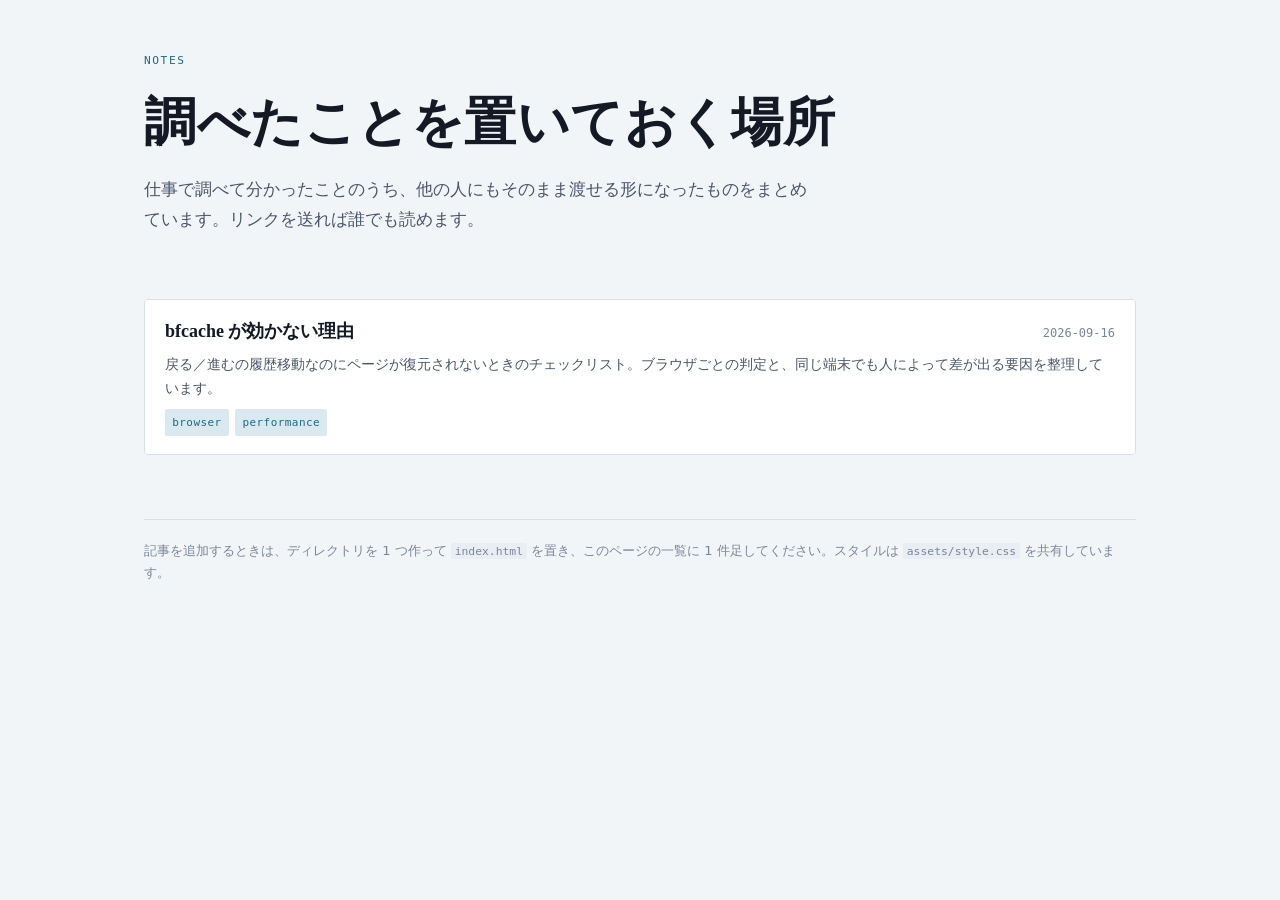
==== index.html @ 23098da4 "feat: 調べ物の共有サイトを作成し bfcache の記事を追加 - assets/style.css に全記事共有のトークンとコンポーネントを集約 - ライト/ダーク両テーマ対応 - 1 記事 " ====
<!doctype html>
<html lang="ja">
<head>
<meta charset="utf-8">
<meta name="viewport" content="width=device-width, initial-scale=1">
<title>notes</title>
<meta name="description" content="調べたことをまとめて置いておく場所。">
<link rel="icon" href="data:image/svg+xml,<svg xmlns=%22http://www.w3.org/2000/svg%22 viewBox=%220 0 100 100%22><text y=%22.9em%22 font-size=%2290%22>🧊</text></svg>">
<link rel="stylesheet" href="assets/style.css">
</head>
<body>

<div class="wrap">

  <header class="masthead">
    <p class="eyebrow">notes</p>
    <h1>調べたことを置いておく場所</h1>
    <p class="lede">仕事で調べて分かったことのうち、他の人にもそのまま渡せる形になったものをまとめています。リンクを送れば誰でも読めます。</p>
  </header>

  <section>
    <ul class="entries">
      <li>
        <a href="bfcache/">
          <span class="title">bfcache が効かない理由</span>
          <span class="date">2026-09-16</span>
          <span class="summary">戻る／進むの履歴移動なのにページが復元されないときのチェックリスト。ブラウザごとの判定と、同じ端末でも人によって差が出る要因を整理しています。</span>
          <span class="tags">
            <span class="tag-pill">browser</span>
            <span class="tag-pill">performance</span>
          </span>
        </a>
      </li>
    </ul>
  </section>

  <footer>
    記事を追加するときは、ディレクトリを 1 つ作って <code>index.html</code> を置き、このページの一覧に 1 件足してください。スタイルは <code>assets/style.css</code> を共有しています。
  </footer>

</div>

</body>
</html>
---- assets/style.css ----
/* ---------------------------------------------------------------
   notes — 共有スタイルシート
   記事を追加するときはこのファイルのトークンとコンポーネントを使う。
   記事固有のスタイルが必要な場合のみ、記事側に <style> を書く。
   --------------------------------------------------------------- */

:root {
  --paper: #F2F5F8;
  --surface: #FFFFFF;
  --surface-2: #E9EEF4;
  --ink: #131A26;
  --ink-2: #48566B;
  --ink-3: #79879A;
  --rule: #D7DFE9;
  --rule-soft: #E6ECF2;
  --accent: #1C6B85;
  --accent-soft: #D9E9EF;
  --block: #A83A2E;
  --block-soft: #F4DED9;
  --cond: #8A6210;
  --cond-soft: #F4EAD1;
  --ok: #2C6549;
  --ok-soft: #DBEAE0;

  --display: "Hiragino Mincho ProN", "Yu Mincho", YuMincho, "Noto Serif JP", Georgia, serif;
  --body: "Hiragino Kaku Gothic ProN", "Yu Gothic", YuGothic, "Noto Sans JP", system-ui, -apple-system, sans-serif;
  --mono: ui-monospace, "SF Mono", SFMono-Regular, Menlo, Consolas, monospace;
}

@media (prefers-color-scheme: dark) {
  :root:not([data-theme="light"]) {
    --paper: #0E1420;
    --surface: #161E2C;
    --surface-2: #1D2737;
    --ink: #E6ECF4;
    --ink-2: #A5B3C6;
    --ink-3: #75849B;
    --rule: #2A3648;
    --rule-soft: #212C3D;
    --accent: #6FC3DA;
    --accent-soft: #17323D;
    --block: #EE9083;
    --block-soft: #3A201C;
    --cond: #E0B667;
    --cond-soft: #362C16;
    --ok: #80C79E;
    --ok-soft: #173023;
  }
}

:root[data-theme="dark"] {
  --paper: #0E1420;
  --surface: #161E2C;
  --surface-2: #1D2737;
  --ink: #E6ECF4;
  --ink-2: #A5B3C6;
  --ink-3: #75849B;
  --rule: #2A3648;
  --rule-soft: #212C3D;
  --accent: #6FC3DA;
  --accent-soft: #17323D;
  --block: #EE9083;
  --block-soft: #3A201C;
  --cond: #E0B667;
  --cond-soft: #362C16;
  --ok: #80C79E;
  --ok-soft: #173023;
}

*,
*::before,
*::after { box-sizing: border-box; }

body {
  background: var(--paper);
  color: var(--ink);
  font-family: var(--body);
  font-size: 16px;
  line-height: 1.75;
  margin: 0;
  padding: clamp(1.75rem, 4vw, 4rem) clamp(1rem, 4vw, 2rem) 5rem;
  -webkit-font-smoothing: antialiased;
}

.wrap {
  max-width: 62rem;
  margin: 0 auto;
  display: flex;
  flex-direction: column;
  gap: clamp(2.5rem, 5vw, 4rem);
}

a { color: var(--accent); }
a:focus-visible { outline: 2px solid var(--accent); outline-offset: 2px; }

/* ---------- ヘッダー ---------- */

.masthead {
  display: flex;
  flex-direction: column;
  gap: 1.25rem;
}

.eyebrow {
  font-family: var(--mono);
  font-size: 0.7rem;
  letter-spacing: 0.14em;
  text-transform: uppercase;
  color: var(--accent);
  margin: 0;
}

.eyebrow a { text-decoration: none; }
.eyebrow a:hover { text-decoration: underline; }

h1 {
  font-family: var(--display);
  font-size: clamp(2rem, 5.5vw, 3.25rem);
  font-weight: 600;
  line-height: 1.24;
  letter-spacing: 0.01em;
  text-wrap: balance;
  margin: 0;
}

.lede {
  font-size: 1.0625rem;
  color: var(--ink-2);
  max-width: 42rem;
  margin: 0;
}

/* ---------- 前提・注記ボックス ---------- */

.premise {
  display: flex;
  gap: 0.875rem;
  align-items: flex-start;
  background: var(--accent-soft);
  border-left: 3px solid var(--accent);
  padding: 0.9rem 1.15rem;
  border-radius: 0 3px 3px 0;
}

.premise .tag {
  font-family: var(--mono);
  font-size: 0.68rem;
  letter-spacing: 0.1em;
  text-transform: uppercase;
  color: var(--accent);
  padding-top: 0.32rem;
  white-space: nowrap;
}

.premise p {
  margin: 0;
  font-size: 0.9375rem;
  color: var(--ink-2);
}

/* ---------- 凡例 ---------- */

.legend {
  display: flex;
  flex-wrap: wrap;
  gap: 0.5rem 1.5rem;
  align-items: center;
  padding: 0.85rem 0;
  border-top: 1px solid var(--rule);
  border-bottom: 1px solid var(--rule);
}

.legend-item {
  display: flex;
  align-items: center;
  gap: 0.5rem;
  font-size: 0.8125rem;
  color: var(--ink-2);
}

/* ---------- 判定チップ ---------- */

.chip {
  display: inline-flex;
  align-items: center;
  justify-content: center;
  font-family: var(--mono);
  font-size: 0.6875rem;
  letter-spacing: 0.04em;
  line-height: 1;
  padding: 0.34rem 0.5rem;
  border-radius: 2px;
  border: 1px solid transparent;
  white-space: nowrap;
}

.chip.is-block { background: var(--block-soft); color: var(--block); border-color: var(--block); }
.chip.is-cond  { background: var(--cond-soft);  color: var(--cond);  border-color: var(--cond); border-style: dashed; }
.chip.is-ok    { background: var(--ok-soft);    color: var(--ok);    border-color: var(--ok); border-style: dotted; }

/* ---------- セクション ---------- */

section {
  display: flex;
  flex-direction: column;
  gap: 1.25rem;
}

.sec-head {
  display: flex;
  flex-direction: column;
  gap: 0.35rem;
}

h2 {
  font-family: var(--display);
  font-size: clamp(1.35rem, 3vw, 1.75rem);
  font-weight: 600;
  line-height: 1.35;
  margin: 0;
  text-wrap: balance;
}

.sec-head p {
  margin: 0;
  font-size: 0.9375rem;
  color: var(--ink-2);
  max-width: 44rem;
}

/* ---------- 判定マトリクス ---------- */

.matrix-scroll { overflow-x: auto; }

.matrix {
  min-width: 40rem;
  background: var(--surface);
  border: 1px solid var(--rule);
  border-radius: 4px;
}

.row {
  display: grid;
  grid-template-columns: minmax(0, 1fr) repeat(3, 6.25rem);
  align-items: start;
  gap: 1rem;
  padding: 1rem 1.25rem;
  border-top: 1px solid var(--rule-soft);
}

.row:first-child { border-top: none; }

.row.head {
  background: var(--surface-2);
  padding-top: 0.6rem;
  padding-bottom: 0.6rem;
  border-top: none;
}

.row.head span {
  font-family: var(--mono);
  font-size: 0.68rem;
  letter-spacing: 0.1em;
  text-transform: uppercase;
  color: var(--ink-3);
}

.row.head .browser { text-align: center; }

.cause { display: flex; flex-direction: column; gap: 0.3rem; }

.cause .name {
  font-size: 0.9375rem;
  font-weight: 600;
  line-height: 1.5;
}

.cause .detail {
  font-size: 0.8438rem;
  line-height: 1.7;
  color: var(--ink-2);
}

.verdict { display: flex; justify-content: center; padding-top: 0.15rem; }

/* ---------- カードリスト ---------- */

.card-list {
  list-style: none;
  margin: 0;
  padding: 0;
  display: grid;
  grid-template-columns: repeat(auto-fit, minmax(15rem, 1fr));
  gap: 1px;
  background: var(--rule);
  border: 1px solid var(--rule);
  border-radius: 4px;
  overflow: hidden;
}

.card-list li {
  background: var(--surface);
  padding: 1rem 1.15rem;
  display: flex;
  flex-direction: column;
  gap: 0.3rem;
}

.card-list .name {
  font-family: var(--mono);
  font-size: 0.8125rem;
  color: var(--ok);
  font-weight: 600;
}

.card-list .detail {
  font-size: 0.8438rem;
  color: var(--ink-2);
  line-height: 1.65;
}

/* ---------- 手順（番号付き） ---------- */

.steps {
  list-style: none;
  counter-reset: step;
  margin: 0;
  padding: 0;
  display: flex;
  flex-direction: column;
  gap: 0.875rem;
}

.steps li {
  counter-increment: step;
  display: grid;
  grid-template-columns: 2rem minmax(0, 1fr);
  gap: 1rem;
  align-items: start;
  background: var(--surface);
  border: 1px solid var(--rule);
  border-radius: 4px;
  padding: 1rem 1.15rem;
}

.steps li::before {
  content: counter(step, decimal-leading-zero);
  font-family: var(--mono);
  font-size: 0.8125rem;
  color: var(--accent);
  padding-top: 0.12rem;
  font-variant-numeric: tabular-nums;
}

.steps .name {
  font-size: 0.9375rem;
  font-weight: 600;
  display: block;
  margin-bottom: 0.2rem;
}

.steps .detail {
  font-size: 0.8438rem;
  color: var(--ink-2);
  line-height: 1.7;
}

/* ---------- 記事一覧（トップページ） ---------- */

.entries {
  list-style: none;
  margin: 0;
  padding: 0;
  display: flex;
  flex-direction: column;
  gap: 1px;
  background: var(--rule);
  border: 1px solid var(--rule);
  border-radius: 4px;
  overflow: hidden;
}

.entries li { background: var(--surface); }

.entries a {
  display: grid;
  grid-template-columns: minmax(0, 1fr) auto;
  gap: 0.5rem 1.5rem;
  align-items: baseline;
  padding: 1.15rem 1.25rem;
  text-decoration: none;
  color: inherit;
}

.entries a:hover { background: var(--surface-2); }

.entries .title {
  font-family: var(--display);
  font-size: 1.125rem;
  font-weight: 600;
  color: var(--ink);
  line-height: 1.5;
}

.entries .date {
  font-family: var(--mono);
  font-size: 0.75rem;
  color: var(--ink-3);
  font-variant-numeric: tabular-nums;
  white-space: nowrap;
}

.entries .summary {
  grid-column: 1 / -1;
  font-size: 0.875rem;
  color: var(--ink-2);
  line-height: 1.7;
}

.entries .tags {
  grid-column: 1 / -1;
  display: flex;
  flex-wrap: wrap;
  gap: 0.4rem;
}

.tag-pill {
  font-family: var(--mono);
  font-size: 0.6875rem;
  letter-spacing: 0.04em;
  color: var(--accent);
  background: var(--accent-soft);
  padding: 0.24rem 0.45rem;
  border-radius: 2px;
}

/* ---------- コード ---------- */

pre {
  font-family: var(--mono);
  font-size: 0.8125rem;
  line-height: 1.6;
  background: var(--surface-2);
  color: var(--ink);
  padding: 0.75rem 0.9rem;
  border-radius: 3px;
  overflow-x: auto;
  margin: 0.6rem 0 0;
}

code {
  font-family: var(--mono);
  font-size: 0.875em;
  background: var(--surface-2);
  padding: 0.1em 0.35em;
  border-radius: 2px;
}

pre code { background: none; padding: 0; font-size: 1em; }

/* ---------- フッター ---------- */

footer {
  border-top: 1px solid var(--rule);
  padding-top: 1.25rem;
  font-size: 0.8125rem;
  color: var(--ink-3);
  line-height: 1.7;
}

@media (max-width: 640px) {
  .matrix { min-width: 34rem; }
  .row { grid-template-columns: minmax(0, 1fr) repeat(3, 5rem); gap: 0.6rem; padding: 0.9rem 1rem; }
}

@media (prefers-reduced-motion: reduce) {
  *, *::before, *::after {
    animation-duration: 0.01ms !important;
    transition-duration: 0.01ms !important;
  }
}
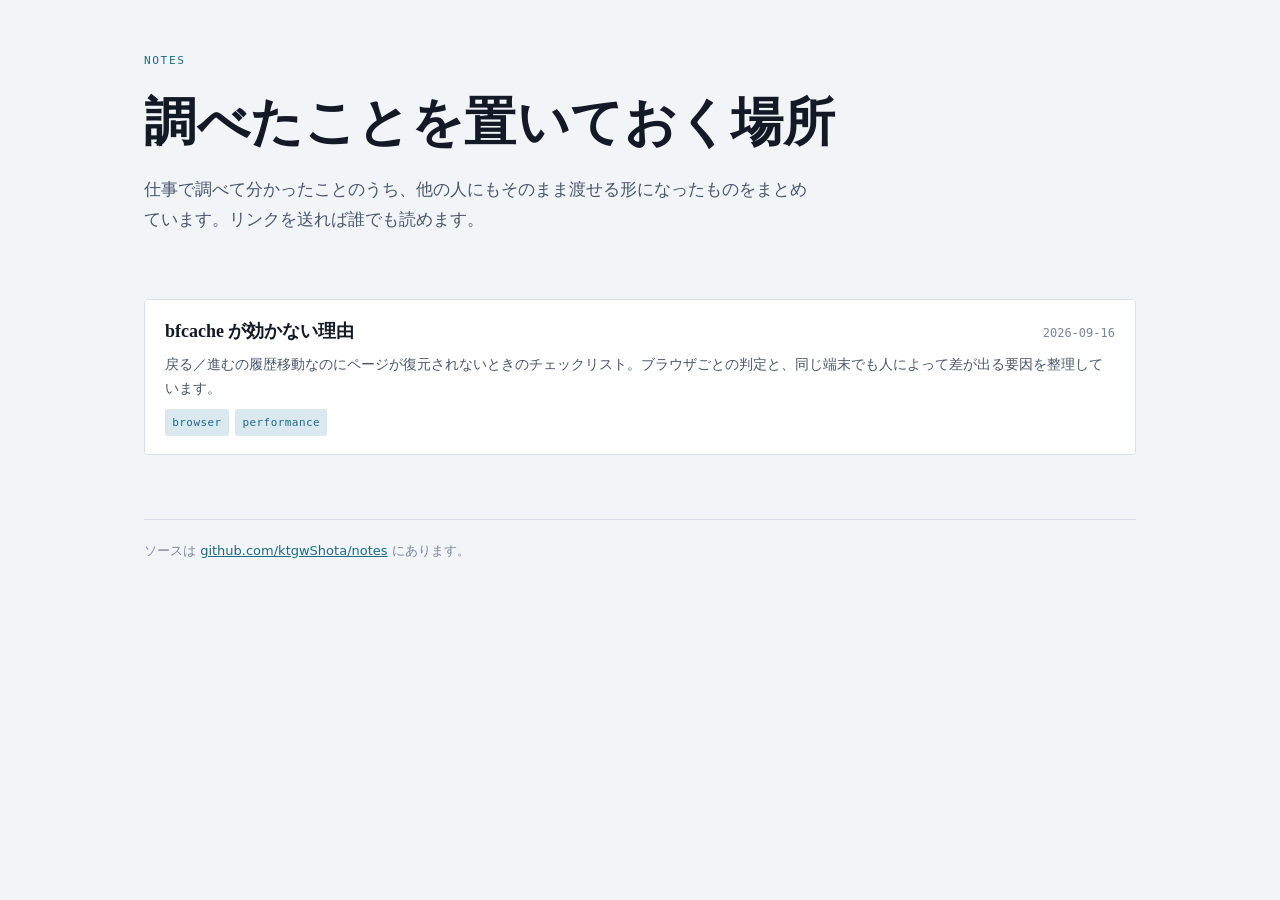
==== commit 115447b9: "docs: 公開可否チェックのルールを追加し、フッターを読者向けに変更 - README と CLAUDE.md に社内情報の持ち出し禁止ルールを明記 - サイト側フッターの編集手順はリポジトリ側へ移" ====
--- a/index.html
+++ b/index.html
@@ -35,7 +35,7 @@
   </section>
 
   <footer>
-    記事を追加するときは、ディレクトリを 1 つ作って <code>index.html</code> を置き、このページの一覧に 1 件足してください。スタイルは <code>assets/style.css</code> を共有しています。
+    ソースは <a href="https://github.com/ktgwShota/notes">github.com/ktgwShota/notes</a> にあります。
   </footer>
 
 </div>
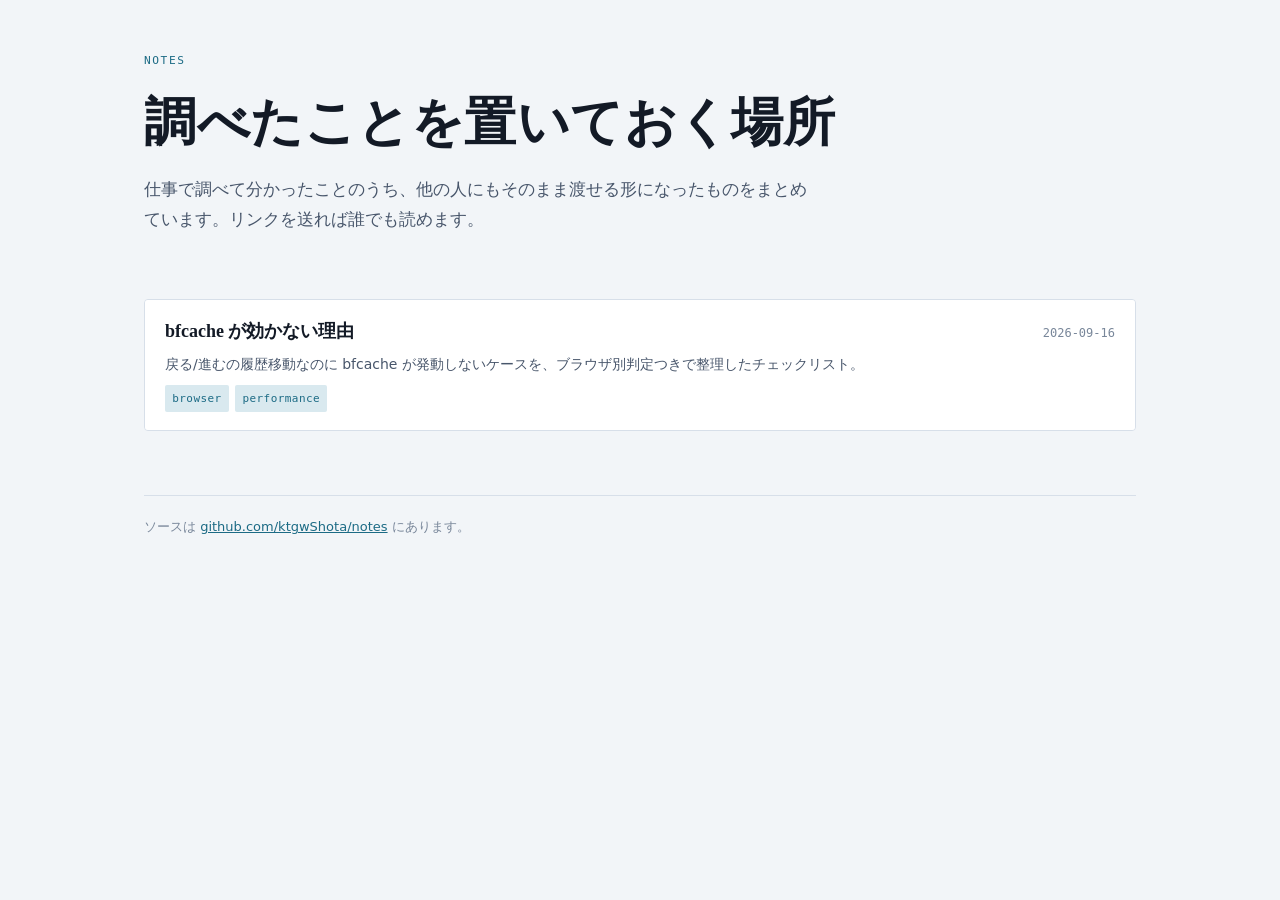
==== commit 450ecd29: "feat: 記事一覧を push 時に自動生成する - 各記事の head のメタ情報から一覧を組み立てる build_index.py を追加 - GitHub Actions で push 時に実" ====
--- a/index.html
+++ b/index.html
@@ -19,18 +19,18 @@
   </header>
 
   <section>
+    <!-- この一覧は scripts/build_index.py が自動生成します。手で編集しないでください。 -->
     <ul class="entries">
+      <!-- ENTRIES:START -->
       <li>
         <a href="bfcache/">
           <span class="title">bfcache が効かない理由</span>
           <span class="date">2026-09-16</span>
-          <span class="summary">戻る／進むの履歴移動なのにページが復元されないときのチェックリスト。ブラウザごとの判定と、同じ端末でも人によって差が出る要因を整理しています。</span>
-          <span class="tags">
-            <span class="tag-pill">browser</span>
-            <span class="tag-pill">performance</span>
-          </span>
+          <span class="summary">戻る/進むの履歴移動なのに bfcache が発動しないケースを、ブラウザ別判定つきで整理したチェックリスト。</span>
+          <span class="tags"><span class="tag-pill">browser</span><span class="tag-pill">performance</span></span>
         </a>
       </li>
+      <!-- ENTRIES:END -->
     </ul>
   </section>
 
